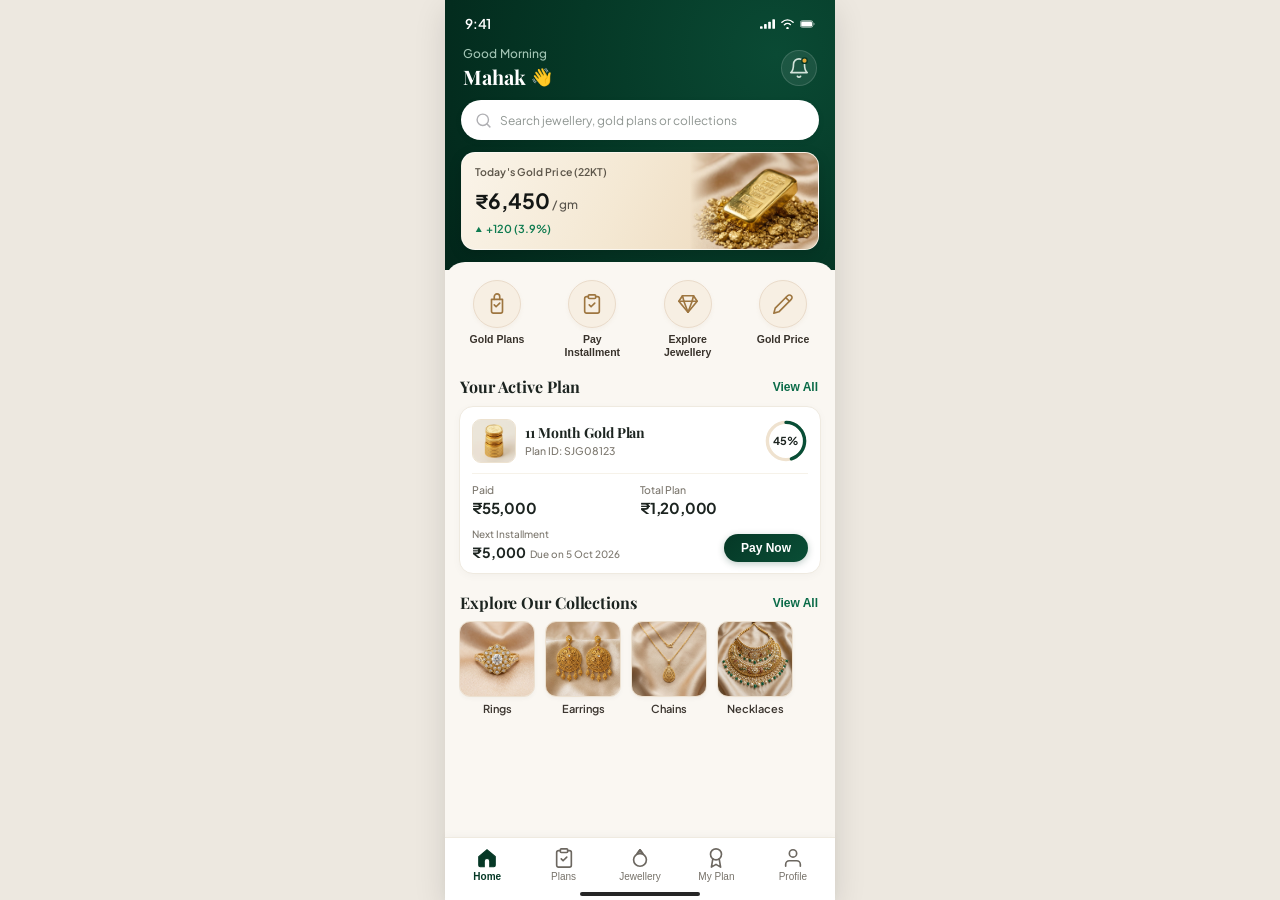
==== index.html @ 0902250b "ad" ====
<!DOCTYPE html>
<html lang="en">
<head>
  <meta charset="UTF-8">
  <meta name="viewport" content="width=device-width, initial-scale=1.0, maximum-scale=1.0, user-scalable=no">
  <title>Mahak - Jewellery & Gold Kitty Savings</title>
  <meta name="description" content="Manage your gold savings plans, view live gold rates, and explore fine jewellery collections.">
  
  <!-- Google Fonts: Playfair Display & Plus Jakarta Sans -->
  <link rel="preconnect" href="https://fonts.googleapis.com">
  <link rel="preconnect" href="https://fonts.gstatic.com" crossorigin>
  <link href="https://fonts.googleapis.com/css2?family=Playfair+Display:ital,wght@0,600;0,700;1,600&family=Plus+Jakarta+Sans:wght@400;500;600;700&display=swap" rel="stylesheet">
  
  <link rel="stylesheet" href="css/style.css">
</head>
<body>
  <!-- Mobile Device Outer Shell (Centered on desktop, full-width on mobile) -->
  <div class="mobile-viewport">
    
    <!-- iOS / Mobile Status Bar & Emerald Header -->
    <header class="app-header">
      <div class="status-bar" id="statusBar">
        <div class="status-time">9:41</div>
        <div class="status-icons">
          <!-- Cellular Signal -->
          <svg class="status-icon" viewBox="0 0 17 11" fill="currentColor">
            <rect x="0" y="8" width="3" height="3" rx="0.8" />
            <rect x="4.6" y="5.5" width="3" height="5.5" rx="0.8" />
            <rect x="9.3" y="3" width="3" height="8" rx="0.8" />
            <rect x="14" y="0" width="3" height="11" rx="0.8" />
          </svg>
          <!-- Wifi -->
          <svg class="status-icon" viewBox="0 0 16 12" fill="currentColor">
            <path d="M8 9.5a1.5 1.5 0 100 3 1.5 1.5 0 000-3zM4.9 7.4a4.4 4.4 0 016.2 0 .8.8 0 001.1-1.1 5.9 5.9 0 00-8.4 0 .8.8 0 101.1 1.1zm-3-3a8.6 8.6 0 0112.2 0 .8.8 0 101.1-1.1 10.1 10.1 0 00-14.4 0 .8.8 0 101.1 1.1z" />
          </svg>
          <!-- Battery -->
          <svg class="status-icon" viewBox="0 0 25 12" fill="currentColor">
            <rect x="0.5" y="0.5" width="21" height="11" rx="3.5" fill="none" stroke="currentColor" stroke-width="1" />
            <rect x="2" y="2" width="18" height="8" rx="2" fill="currentColor" />
            <path d="M23 4v4c.6-.3 1-1 1-2s-.4-1.7-1-2z" />
          </svg>
        </div>
      </div>

      <!-- Top Greeting Row -->
      <div class="greeting-row">
        <div class="greeting-content">
          <p class="greeting-sub">Good Morning</p>
          <h1 class="greeting-title">Mahak <span class="wave-emoji">👋</span></h1>
        </div>
        <button class="notification-btn" id="notificationBtn" aria-label="Notifications" type="button">
          <img src="assets/icons/bell.svg" alt="Notifications" width="22" height="22">
        </button>
      </div>

      <!-- Search Bar -->
      <div class="search-container" id="searchContainer">
        <div class="search-box">
          <img src="assets/icons/search.svg" alt="Search" class="search-icon" width="17" height="17">
          <input type="text" id="searchInput" placeholder="Search jewellery, gold plans or collections" autocomplete="off" spellcheck="false">
        </div>
      </div>

      <!-- Today's Gold Price Card -->
      <section class="gold-rate-card" id="goldRateCard" tabindex="0" role="button" aria-label="Today's Gold Price 22KT 6450 per gram">
        <div class="gold-card-details">
          <span class="gold-card-label">Today's Gold Price (22KT)</span>
          <div class="gold-price-line">
            <span class="gold-currency">₹</span><span class="gold-price-amount">6,450</span>
            <span class="gold-unit"> / gm</span>
          </div>
          <div class="gold-trend-badge">
            <svg class="trend-arrow" viewBox="0 0 10 10" fill="currentColor">
              <polygon points="5,1 9,8 1,8" />
            </svg>
            <span class="trend-text">+120 (3.9%)</span>
          </div>
        </div>
        <div class="gold-card-visual">
          <img src="assets/images/gold-bar.jpg" alt="24KT Gold Bullion Bar with Gold Nuggets" class="gold-bar-img" loading="eager">
        </div>
      </section>
    </header>

    <!-- Main Content Container (Soft Ivory Background) -->
    <main class="app-body">
      
      <!-- Quick Action Icons Row -->
      <nav class="quick-actions" aria-label="Quick Actions">
        <button class="action-item" id="actionGoldPlans" type="button" onclick="window.location.href='goldPlan.html'">
          <div class="action-icon-circle">
            <img src="assets/icons/gold-plans.svg" alt="Gold Plans Icon" width="22" height="22">
          </div>
          <span class="action-label">Gold Plans</span>
        </button>

        <button class="action-item" id="actionPayInstallment" type="button">
          <div class="action-icon-circle">
            <img src="assets/icons/pay-installment.svg" alt="Pay Installment Icon" width="22" height="22">
          </div>
          <span class="action-label">Pay<br>Installment</span>
        </button>

        <button class="action-item" id="actionExploreJewellery" type="button">
          <div class="action-icon-circle">
            <img src="assets/icons/explore-jewellery.svg" alt="Explore Jewellery Icon" width="22" height="22">
          </div>
          <span class="action-label">Explore<br>Jewellery</span>
        </button>

        <button class="action-item" id="actionGoldPrice" type="button">
          <div class="action-icon-circle">
            <img src="assets/icons/gold-price.svg" alt="Gold Price Icon" width="22" height="22">
          </div>
          <span class="action-label">Gold Price</span>
        </button>
      </nav>

      <!-- Active Plan Section -->
      <section class="section-container active-plan-section" aria-labelledby="activePlanHeading">
        <div class="section-header">
          <h2 class="section-title" id="activePlanHeading">Your Active Plan</h2>
          <button class="view-all-btn" id="viewAllPlansBtn" type="button">View All</button>
        </div>

        <div class="plan-card" id="planCard">
          <!-- Top Row: Thumbnail + Title + Circular Progress -->
          <div class="plan-card-top">
            <div class="plan-thumb-wrapper">
              <img src="assets/images/gold-coins.jpg" alt="Gold Savings Plan Coins" class="plan-thumb-img">
            </div>
            
            <div class="plan-info">
              <h3 class="plan-name">11 Month Gold Plan</h3>
              <p class="plan-id">Plan ID: SJG08123</p>
            </div>

            <div class="progress-ring-container" aria-label="Plan completion 45%">
              <svg class="progress-ring" viewBox="0 0 52 52">
                <!-- Background Track -->
                <circle class="progress-ring-bg" cx="26" cy="26" r="22" />
                <!-- Foreground Active Arc -->
                <circle class="progress-ring-fill" cx="26" cy="26" r="22" />
              </svg>
              <div class="progress-text">45%</div>
            </div>
          </div>

          <!-- Middle Row: Paid vs Total Plan -->
          <div class="plan-card-metrics">
            <div class="metric-item">
              <span class="metric-label">Paid</span>
              <span class="metric-value">₹55,000</span>
            </div>
            <div class="metric-item">
              <span class="metric-label">Total Plan</span>
              <span class="metric-value">₹1,20,000</span>
            </div>
          </div>

          <!-- Bottom Row: Next Installment & Pay Now Button -->
          <div class="plan-card-bottom">
            <div class="installment-info">
              <span class="installment-label">Next Installment</span>
              <div class="installment-details">
                <span class="installment-amount">₹5,000</span>
                <span class="installment-due">Due on 5 Oct 2026</span>
              </div>
            </div>
            <button class="pay-now-btn" id="payNowBtn" type="button" onclick="window.location.href='payment.html'">Pay Now</button>
          </div>
        </div>
      </section>

      <!-- Explore Our Collections Section -->
      <section class="section-container collections-section" aria-labelledby="collectionsHeading">
        <div class="section-header">
          <h2 class="section-title" id="collectionsHeading">Explore Our Collections</h2>
          <button class="view-all-btn" id="viewAllCollectionsBtn" type="button">View All</button>
        </div>

        <div class="collections-carousel" id="collectionsCarousel">
          <!-- Rings -->
          <div class="collection-item" id="catRings" role="button" tabindex="0">
            <div class="collection-image-wrapper">
              <img src="assets/images/ring.jpg" alt="Rings Collection" class="collection-img" loading="lazy">
            </div>
            <span class="collection-label">Rings</span>
          </div>

          <!-- Earrings -->
          <div class="collection-item" id="catEarrings" role="button" tabindex="0">
            <div class="collection-image-wrapper">
              <img src="assets/images/earrings.jpg" alt="Earrings Collection" class="collection-img" loading="lazy">
            </div>
            <span class="collection-label">Earrings</span>
          </div>

          <!-- Chains -->
          <div class="collection-item" id="catChains" role="button" tabindex="0">
            <div class="collection-image-wrapper">
              <img src="assets/images/chain.jpg" alt="Chains Collection" class="collection-img" loading="lazy">
            </div>
            <span class="collection-label">Chains</span>
          </div>

          <!-- Necklaces -->
          <div class="collection-item" id="catNecklaces" role="button" tabindex="0">
            <div class="collection-image-wrapper">
              <img src="assets/images/necklace.jpg" alt="Necklaces Collection" class="collection-img" loading="lazy">
            </div>
            <span class="collection-label">Necklaces</span>
          </div>
        </div>
      </section>

    </main>

    <!-- Bottom Navigation Bar -->
    <nav class="bottom-nav" id="bottomNav" aria-label="Main Navigation">
      <div class="nav-items-wrapper">
        <button class="nav-item active" id="navHome" type="button" aria-selected="true">
          <div class="nav-icon-container">
            <img src="assets/icons/home-active.svg" alt="Home" width="22" height="22">
          </div>
          <span class="nav-label">Home</span>
        </button>

        <button class="nav-item" id="navPlans" type="button" aria-selected="false">
          <div class="nav-icon-container">
            <img src="assets/icons/plans-nav.svg" alt="Plans" width="22" height="22">
          </div>
          <span class="nav-label">Plans</span>
        </button>

        <button class="nav-item" id="navJewellery" type="button" aria-selected="false">
          <div class="nav-icon-container">
            <img src="assets/icons/jewellery-nav.svg" alt="Jewellery" width="22" height="22">
          </div>
          <span class="nav-label">Jewellery</span>
        </button>

        <button class="nav-item" id="navMyPlan" type="button" aria-selected="false" onclick="window.location.href='scheme.html'">
          <div class="nav-icon-container">
            <img src="assets/icons/my-plan-nav.svg" alt="My Plan" width="22" height="22">
          </div>
          <span class="nav-label">My Plan</span>
        </button>

        <button class="nav-item" id="navProfile" type="button" aria-selected="false">
          <div class="nav-icon-container">
            <img src="assets/icons/profile-nav.svg" alt="Profile" width="22" height="22">
          </div>
          <span class="nav-label">Profile</span>
        </button>
      </div>

      <!-- iOS Home Bar Indicator -->
      <div class="home-indicator"></div>
    </nav>

    <!-- Toast Notification for Interactions -->
    <div class="app-toast" id="appToast" role="status" aria-live="polite"></div>

  </div>

  <script src="js/script.js"></script>
</body>
</html>
---- css/style.css ----
/* ==========================================================================
   1. GLOBAL RESETS & DESIGN TOKENS
   ========================================================================== */
:root {
  /* Luxury Emerald Theme */
  --color-emerald-deep: #022318;
  --color-emerald-base: #053826;
  --color-emerald-light: #07432E;
  --color-emerald-accent: #0A6B48;
  --color-emerald-trend: #0E7B50;
  
  /* Luxury Gold & Warm Accents */
  --color-gold-icon: #9A7342;
  --color-gold-border: #EADBCA;
  --color-gold-bg-circle: #F7EFE3;
  --color-gold-badge: #E6A838;
  
  /* Cream, Ivory & Surfaces */
  --color-bg-canvas: #121514;
  --color-bg-mobile: #FAF7F2;
  --color-card-white: #FFFFFF;
  --color-border-subtle: #EFEAE0;
  
  /* Typography Colors */
  --color-text-header: #FFFFFF;
  --color-text-header-sub: #A3C5B5;
  --color-text-primary: #1C2420;
  --color-text-secondary: #7D786F;
  --color-text-placeholder: #8E9591;
  
  /* Fonts */
  --font-serif: 'Playfair Display', Georgia, serif;
  --font-sans: 'Plus Jakarta Sans', -apple-system, BlinkMacSystemFont, 'Segoe UI', Roboto, sans-serif;
  
  --transition-fast: 0.15s ease;
}

*, *::before, *::after {
  box-sizing: border-box;
  margin: 0;
  padding: 0;
  -webkit-tap-highlight-color: transparent;
}

html, body {
  width: 100%;
  min-height: 100%;
  margin: 0;
  padding: 0;
  background-color: #EDE8E0;
  font-family: var(--font-sans);
  color: var(--color-text-primary);
  line-height: 1.35;
  -webkit-font-smoothing: antialiased;
  -moz-osx-font-smoothing: grayscale;
}

/* ==========================================================================
   2. MOBILE VIEWPORT CONTAINER
   ========================================================================== */
.mobile-viewport {
  width: 100%;
  max-width: 390px;
  min-height: 100vh;
  margin: 0 auto;
  background-color: var(--color-bg-mobile);
  position: relative;
  overflow-x: hidden;
  box-shadow: 0 10px 30px rgba(0, 0, 0, 0.12);
}

/* ==========================================================================
   3. APP HEADER (EMERALD GREEN LUXURY SECTION)
   ========================================================================== */
.app-header {
  background: radial-gradient(circle at 85% 20%, #0A4A34 0%, #053826 50%, #02261A 100%);
  padding: 0 16px 20px 16px;
  position: relative;
}

/* iOS Status Bar */
.status-bar {
  height: 40px;
  display: flex;
  justify-content: space-between;
  align-items: center;
  padding: 8px 4px 0 4px;
  color: #FFFFFF;
}

.status-time {
  font-size: 13.5px;
  font-weight: 600;
  letter-spacing: -0.2px;
}

.status-icons {
  display: flex;
  align-items: center;
  gap: 5px;
}

.status-icon {
  width: 15px;
  height: 10px;
}

/* Greeting Row */
.greeting-row {
  display: flex;
  justify-content: space-between;
  align-items: center;
  padding: 6px 2px 10px 2px;
}

.greeting-content {
  display: flex;
  flex-direction: column;
}

.greeting-sub {
  font-size: 12px;
  font-weight: 500;
  color: var(--color-text-header-sub);
  letter-spacing: 0.1px;
}

.greeting-title {
  font-family: var(--font-serif);
  font-size: 20px;
  font-weight: 700;
  color: var(--color-text-header);
  display: flex;
  align-items: center;
  gap: 5px;
  margin-top: 1px;
}

.wave-emoji {
  font-size: 17px;
  display: inline-block;
  transform-origin: 70% 70%;
  animation: subtleWave 2.5s infinite ease-in-out;
}

@keyframes subtleWave {
  0%, 100% { transform: rotate(0deg); }
  20%, 60% { transform: rotate(12deg); }
  40%, 80% { transform: rotate(-8deg); }
}

.notification-btn {
  width: 36px;
  height: 36px;
  border-radius: 50%;
  background: rgba(255, 255, 255, 0.08);
  border: 1px solid rgba(255, 255, 255, 0.14);
  display: flex;
  align-items: center;
  justify-content: center;
  cursor: pointer;
  transition: transform var(--transition-fast), background var(--transition-fast);
}

.notification-btn:active {
  transform: scale(0.92);
  background: rgba(255, 255, 255, 0.16);
}

/* Search Bar */
.search-container {
  padding: 0 0 12px 0;
}

.search-box {
  height: 40px;
  background-color: #FFFFFF;
  border-radius: 20px;
  display: flex;
  align-items: center;
  padding: 0 14px;
  box-shadow: 0 2px 6px rgba(0, 0, 0, 0.08);
}

.search-icon {
  flex-shrink: 0;
  opacity: 0.7;
}

.search-box input {
  width: 100%;
  border: none;
  outline: none;
  background: transparent;
  margin-left: 8px;
  font-size: 12px;
  font-family: var(--font-sans);
  color: var(--color-text-primary);
}

.search-box input::placeholder {
  color: var(--color-text-placeholder);
  font-weight: 400;
}

/* ==========================================================================
   4. GOLD RATE CARD
   ========================================================================== */
.gold-rate-card {
  border-radius: 14px;
  background: linear-gradient(115deg, #FAF4E9 0%, #F4E8D3 45%, #EBD5B6 100%);
  box-shadow: 0 4px 14px rgba(0, 0, 0, 0.14);
  display: flex;
  position: relative;
  overflow: hidden;
  height: 98px;
  border: 1px solid rgba(255, 255, 255, 0.6);
  cursor: pointer;
  transition: transform var(--transition-fast);
}

.gold-rate-card:active {
  transform: scale(0.985);
}

.gold-card-details {
  flex: 1;
  padding: 12px 0 12px 13px;
  display: flex;
  flex-direction: column;
  justify-content: space-between;
  z-index: 2;
}

.gold-card-label {
  font-size: 10.5px;
  font-weight: 600;
  color: #5C5549;
  letter-spacing: 0.1px;
}

.gold-price-line {
  display: flex;
  align-items: baseline;
  margin-top: 1px;
}

.gold-currency {
  font-size: 19px;
  font-weight: 700;
  color: #141715;
}

.gold-price-amount {
  font-size: 21px;
  font-weight: 700;
  color: #141715;
  letter-spacing: -0.3px;
}

.gold-unit {
  font-size: 12px;
  font-weight: 500;
  color: #58534B;
  margin-left: 2px;
}

.gold-trend-badge {
  display: inline-flex;
  align-items: center;
  gap: 3px;
  color: var(--color-emerald-trend);
  font-size: 11px;
  font-weight: 600;
}

.trend-arrow {
  width: 7.5px;
  height: 7.5px;
  fill: currentColor;
}

.gold-card-visual {
  width: 128px;
  height: 100%;
  position: relative;
  overflow: hidden;
  flex-shrink: 0;
}

.gold-bar-img {
  width: 100%;
  height: 100%;
  object-fit: cover;
  object-position: center 30%;
  mask-image: linear-gradient(to right, transparent 0%, black 22%);
  -webkit-mask-image: linear-gradient(to right, transparent 0%, black 22%);
}

/* ==========================================================================
   5. APP BODY & QUICK ACTIONS
   ========================================================================== */
.app-body {
  background-color: var(--color-bg-mobile);
  border-radius: 20px 20px 0 0;
  margin-top: -8px;
  position: relative;
  z-index: 5;
  padding: 18px 14px 84px 14px;
}

.quick-actions {
  display: flex;
  justify-content: space-between;
  padding: 0 2px;
}

.action-item {
  width: 72px;
  display: flex;
  flex-direction: column;
  align-items: center;
  background: none;
  border: none;
  padding: 0;
  cursor: pointer;
}

.action-icon-circle {
  width: 48px;
  height: 48px;
  border-radius: 50%;
  background: var(--color-gold-bg-circle);
  border: 1px solid var(--color-gold-border);
  box-shadow: 0 2px 4px rgba(180, 150, 110, 0.08);
  display: flex;
  align-items: center;
  justify-content: center;
  transition: transform var(--transition-fast), box-shadow var(--transition-fast);
}

.action-item:active .action-icon-circle {
  transform: scale(0.92);
  box-shadow: 0 1px 2px rgba(180, 150, 110, 0.12);
}

.action-label {
  font-size: 10.5px;
  font-weight: 600;
  color: #38322B;
  line-height: 1.2;
  margin-top: 5px;
  text-align: center;
}

/* ==========================================================================
   6. SECTION HEADINGS
   ========================================================================== */
.section-container {
  margin-top: 18px;
}

.section-header {
  display: flex;
  justify-content: space-between;
  align-items: center;
  padding: 0 1px;
  margin-bottom: 8px;
}

.section-title {
  font-family: var(--font-serif);
  font-size: 16px;
  font-weight: 700;
  color: var(--color-text-primary);
  letter-spacing: -0.1px;
}

.view-all-btn {
  background: none;
  border: none;
  font-size: 12px;
  font-weight: 600;
  color: var(--color-emerald-accent);
  cursor: pointer;
  padding: 2px 2px;
  transition: opacity var(--transition-fast);
}

.view-all-btn:active {
  opacity: 0.6;
}

/* ==========================================================================
   7. ACTIVE PLAN SECTION
   ========================================================================== */
.plan-card {
  background-color: var(--color-card-white);
  border-radius: 14px;
  border: 1px solid var(--color-border-subtle);
  box-shadow: 0 2px 8px rgba(0, 0, 0, 0.03);
  padding: 12px 12px 11px 12px;
}

.plan-card-top {
  display: flex;
  align-items: center;
}

.plan-thumb-wrapper {
  width: 44px;
  height: 44px;
  border-radius: 9px;
  background-color: #FAF4EB;
  border: 1px solid #EDE2D0;
  overflow: hidden;
  flex-shrink: 0;
  display: flex;
  align-items: center;
  justify-content: center;
}

.plan-thumb-img {
  width: 100%;
  height: 100%;
  object-fit: contain;
  transform: scale(1.08);
}

.plan-info {
  flex: 1;
  margin-left: 9px;
}

.plan-name {
  font-family: var(--font-serif);
  font-size: 14px;
  font-weight: 700;
  color: var(--color-text-primary);
  letter-spacing: -0.1px;
}

.plan-id {
  font-size: 10.5px;
  font-weight: 500;
  color: var(--color-text-secondary);
  margin-top: 1px;
}

/* Circular Progress Indicator */
.progress-ring-container {
  position: relative;
  width: 44px;
  height: 44px;
  display: flex;
  align-items: center;
  justify-content: center;
  flex-shrink: 0;
}

.progress-ring {
  width: 44px;
  height: 44px;
  transform: rotate(-90deg);
}

.progress-ring-bg {
  fill: none;
  stroke: #EFE2CF;
  stroke-width: 4;
}

.progress-ring-fill {
  fill: none;
  stroke: #084E37;
  stroke-width: 4;
  stroke-linecap: round;
  stroke-dasharray: 138.2;
  stroke-dashoffset: 76.0;
  transition: stroke-dashoffset 0.8s ease-out;
}

.progress-text {
  position: absolute;
  font-size: 11px;
  font-weight: 700;
  color: var(--color-text-primary);
}

/* Plan Metrics Row */
.plan-card-metrics {
  margin-top: 10px;
  padding-top: 9px;
  border-top: 1px solid #F6F2E9;
  display: flex;
  justify-content: space-between;
}

.metric-item {
  flex: 1;
  display: flex;
  flex-direction: column;
}

.metric-label {
  font-size: 10.5px;
  font-weight: 500;
  color: var(--color-text-secondary);
}

.metric-value {
  font-size: 15px;
  font-weight: 700;
  color: var(--color-text-primary);
  margin-top: 1px;
  letter-spacing: -0.2px;
}

/* Plan Bottom Row */
.plan-card-bottom {
  margin-top: 10px;
  display: flex;
  justify-content: space-between;
  align-items: flex-end;
}

.installment-info {
  display: flex;
  flex-direction: column;
}

.installment-label {
  font-size: 10px;
  font-weight: 500;
  color: var(--color-text-secondary);
}

.installment-details {
  display: flex;
  align-items: baseline;
  gap: 4px;
  margin-top: 1px;
}

.installment-amount {
  font-size: 14px;
  font-weight: 700;
  color: var(--color-text-primary);
}

.installment-due {
  font-size: 10px;
  font-weight: 500;
  color: var(--color-text-secondary);
}

.pay-now-btn {
  background: linear-gradient(135deg, #053826 0%, #0A4E36 100%);
  color: #FFFFFF;
  font-size: 12px;
  font-weight: 600;
  padding: 7px 17px;
  border-radius: 18px;
  border: none;
  box-shadow: 0 2px 7px rgba(5, 56, 38, 0.25);
  cursor: pointer;
  transition: transform var(--transition-fast), box-shadow var(--transition-fast);
}

.pay-now-btn:active {
  transform: scale(0.94);
  box-shadow: 0 1px 3px rgba(5, 56, 38, 0.3);
}

/* ==========================================================================
   8. EXPLORE OUR COLLECTIONS
   ========================================================================== */
.collections-carousel {
  display: flex;
  gap: 10px;
  overflow-x: auto;
  padding-bottom: 3px;
  scrollbar-width: none;
  -webkit-overflow-scrolling: touch;
}

.collections-carousel::-webkit-scrollbar {
  display: none;
}

.collection-item {
  flex-shrink: 0;
  width: 76px;
  display: flex;
  flex-direction: column;
  align-items: center;
  cursor: pointer;
}

.collection-image-wrapper {
  width: 76px;
  height: 76px;
  border-radius: 11px;
  background-color: #F8EFE3;
  border: 1px solid #ECE1D1;
  box-shadow: 0 2px 4px rgba(0, 0, 0, 0.03);
  overflow: hidden;
  transition: transform var(--transition-fast);
}

.collection-item:active .collection-image-wrapper {
  transform: scale(0.94);
}

.collection-img {
  width: 100%;
  height: 100%;
  object-fit: cover;
}

.collection-label {
  font-size: 11px;
  font-weight: 600;
  color: #3C3630;
  text-align: center;
  margin-top: 5px;
}

/* ==========================================================================
   9. BOTTOM NAVIGATION
   ========================================================================== */
.bottom-nav {
  position: fixed;
  bottom: 0;
  left: 50%;
  transform: translateX(-50%);
  width: 100%;
  max-width: 390px;
  background-color: #FFFFFF;
  border-top: 1px solid var(--color-border-subtle);
  box-shadow: 0 -2px 8px rgba(0, 0, 0, 0.03);
  z-index: 100;
}

.nav-items-wrapper {
  display: flex;
  justify-content: space-around;
  align-items: center;
  height: 52px;
  padding: 0 4px;
}

.nav-item {
  flex: 1;
  display: flex;
  flex-direction: column;
  align-items: center;
  justify-content: center;
  background: none;
  border: none;
  padding: 0;
  cursor: pointer;
  transition: transform var(--transition-fast);
}

.nav-item:active {
  transform: scale(0.92);
}

.nav-icon-container {
  width: 22px;
  height: 22px;
  display: flex;
  align-items: center;
  justify-content: center;
}

.nav-label {
  font-size: 10px;
  font-weight: 500;
  color: #77726A;
  margin-top: 2px;
}

.nav-item.active .nav-label {
  color: var(--color-emerald-base);
  font-weight: 700;
}

/* iOS Home Indicator Bar */
.home-indicator {
  width: 120px;
  height: 4px;
  border-radius: 2px;
  background-color: #000000;
  margin: 2px auto 4px auto;
  opacity: 0.85;
}

/* ==========================================================================
   10. INTERACTION TOAST
   ========================================================================== */
.app-toast {
  position: fixed;
  bottom: 78px;
  left: 50%;
  transform: translateX(-50%) translateY(20px);
  background: rgba(18, 25, 22, 0.92);
  color: #FFFFFF;
  font-size: 11.5px;
  font-weight: 500;
  padding: 7px 15px;
  border-radius: 18px;
  box-shadow: 0 4px 12px rgba(0, 0, 0, 0.2);
  opacity: 0;
  pointer-events: none;
  transition: opacity 0.25s ease, transform 0.25s ease;
  z-index: 200;
  max-width: 85%;
  text-align: center;
}

.app-toast.show {
  opacity: 1;
  transform: translateX(-50%) translateY(0);
}

/* ==========================================================================
   11. RESPONSIVE BREAKPOINTS
   ========================================================================== */
@media (max-width: 380px) {
  body {
    background-color: var(--color-bg-mobile);
  }
  
  .mobile-viewport {
    max-width: 100%;
    box-shadow: none;
  }

  .bottom-nav {
    max-width: 100%;
  }
}
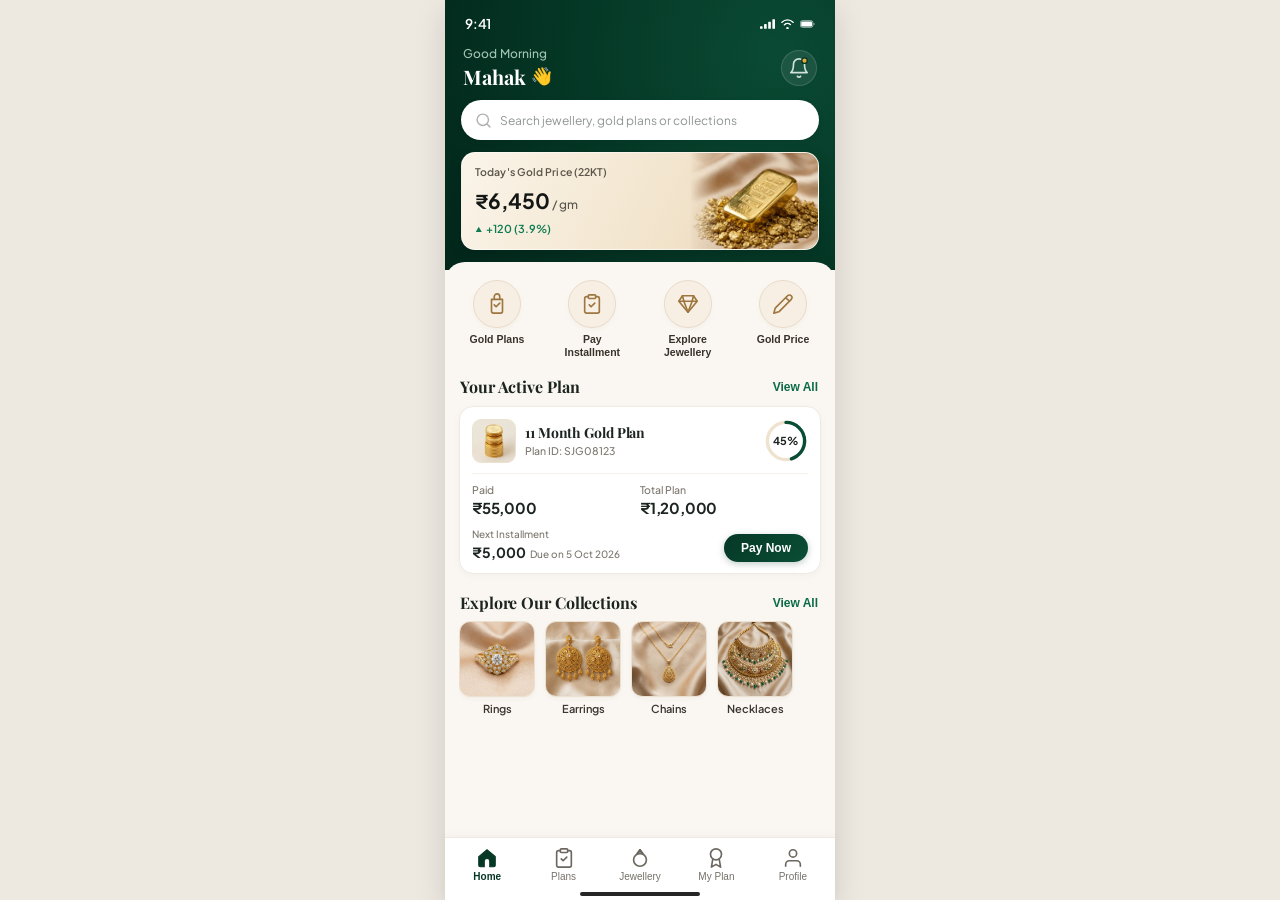
==== commit 824cbce8: "Fix image loading and emoji fonts, add .nojekyll for GitHub Pages" ====
--- a/index.html
+++ b/index.html
@@ -46,7 +46,7 @@
       <div class="greeting-row">
         <div class="greeting-content">
           <p class="greeting-sub">Good Morning</p>
-          <h1 class="greeting-title">Mahak <span class="wave-emoji">👋</span></h1>
+          <h1 class="greeting-title">Mahak <span class="wave-emoji" style="font-family: 'Apple Color Emoji', 'Segoe UI Emoji', 'Noto Color Emoji', sans-serif;">👋</span></h1>
         </div>
         <button class="notification-btn" id="notificationBtn" aria-label="Notifications" type="button">
           <img src="assets/icons/bell.svg" alt="Notifications" width="22" height="22">
@@ -183,7 +183,7 @@
           <!-- Rings -->
           <div class="collection-item" id="catRings" role="button" tabindex="0">
             <div class="collection-image-wrapper">
-              <img src="assets/images/ring.jpg" alt="Rings Collection" class="collection-img" loading="lazy">
+              <img src="assets/images/ring.jpg" alt="Rings Collection" class="collection-img" loading="eager">
             </div>
             <span class="collection-label">Rings</span>
           </div>
@@ -191,7 +191,7 @@
           <!-- Earrings -->
           <div class="collection-item" id="catEarrings" role="button" tabindex="0">
             <div class="collection-image-wrapper">
-              <img src="assets/images/earrings.jpg" alt="Earrings Collection" class="collection-img" loading="lazy">
+              <img src="assets/images/earrings.jpg" alt="Earrings Collection" class="collection-img" loading="eager">
             </div>
             <span class="collection-label">Earrings</span>
           </div>
@@ -199,7 +199,7 @@
           <!-- Chains -->
           <div class="collection-item" id="catChains" role="button" tabindex="0">
             <div class="collection-image-wrapper">
-              <img src="assets/images/chain.jpg" alt="Chains Collection" class="collection-img" loading="lazy">
+              <img src="assets/images/chain.jpg" alt="Chains Collection" class="collection-img" loading="eager">
             </div>
             <span class="collection-label">Chains</span>
           </div>
@@ -207,7 +207,7 @@
           <!-- Necklaces -->
           <div class="collection-item" id="catNecklaces" role="button" tabindex="0">
             <div class="collection-image-wrapper">
-              <img src="assets/images/necklace.jpg" alt="Necklaces Collection" class="collection-img" loading="lazy">
+              <img src="assets/images/necklace.jpg" alt="Necklaces Collection" class="collection-img" loading="eager">
             </div>
             <span class="collection-label">Necklaces</span>
           </div>
--- a/css/style.css
+++ b/css/style.css
@@ -137,6 +137,8 @@
 }
 
 .wave-emoji {
+  font-family: "Apple Color Emoji", "Segoe UI Emoji", "Noto Color Emoji", "Android Emoji", "Segoe UI Symbol", sans-serif;
+  font-style: normal;
   font-size: 17px;
   display: inline-block;
   transform-origin: 70% 70%;
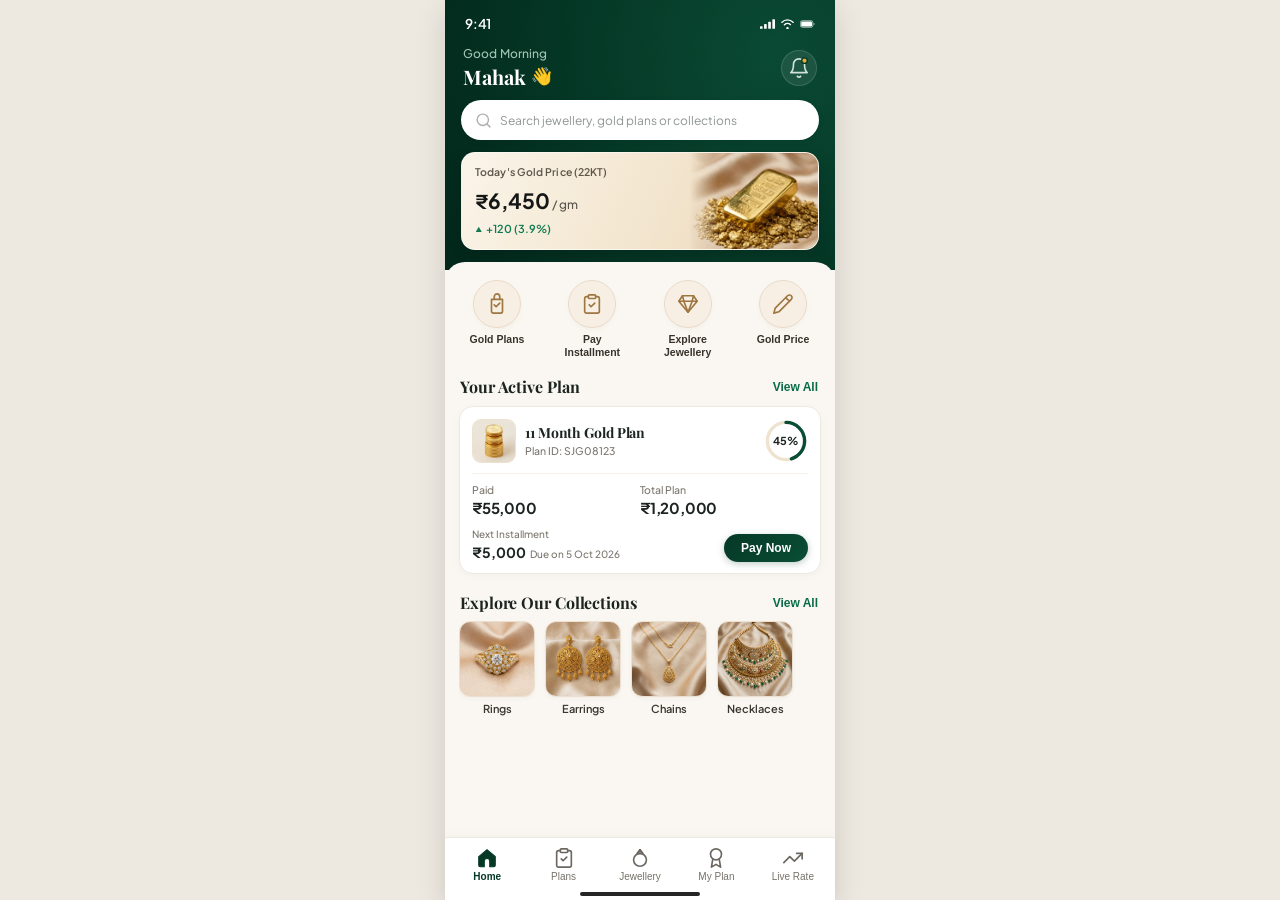
==== commit b8f5c627: "Replace Profile with Live Rate nav linking to liverate.html" ====
--- a/index.html
+++ b/index.html
@@ -108,7 +108,7 @@
           <span class="action-label">Explore<br>Jewellery</span>
         </button>
 
-        <button class="action-item" id="actionGoldPrice" type="button">
+        <button class="action-item" id="actionGoldPrice" type="button" onclick="window.location.href='liverate.html'">
           <div class="action-icon-circle">
             <img src="assets/icons/gold-price.svg" alt="Gold Price Icon" width="22" height="22">
           </div>
@@ -247,11 +247,11 @@
           <span class="nav-label">My Plan</span>
         </button>
 
-        <button class="nav-item" id="navProfile" type="button" aria-selected="false">
-          <div class="nav-icon-container">
-            <img src="assets/icons/profile-nav.svg" alt="Profile" width="22" height="22">
-          </div>
-          <span class="nav-label">Profile</span>
+        <button class="nav-item" id="navLiveRate" type="button" aria-selected="false" onclick="window.location.href='liverate.html'">
+          <div class="nav-icon-container">
+            <img src="assets/icons/liverate-nav.svg" alt="Live Rate" width="22" height="22">
+          </div>
+          <span class="nav-label">Live Rate</span>
         </button>
       </div>
 
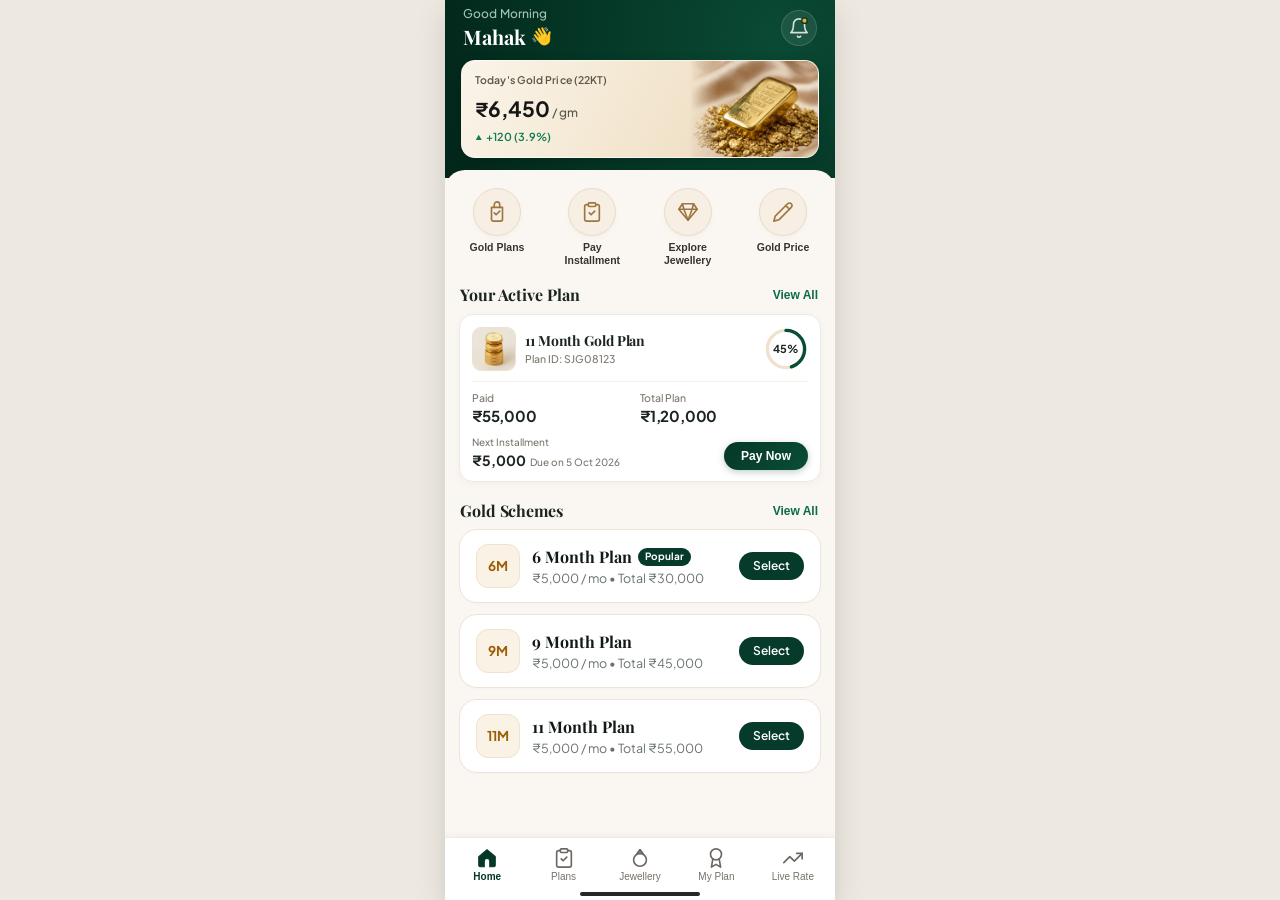
==== commit 17be4787: "Remove search bar, add minimal gold schemes on home page, and remove top status bar across all pages" ====
--- a/index.html
+++ b/index.html
@@ -17,31 +17,8 @@
   <!-- Mobile Device Outer Shell (Centered on desktop, full-width on mobile) -->
   <div class="mobile-viewport">
     
-    <!-- iOS / Mobile Status Bar & Emerald Header -->
+    <!-- Emerald Header -->
     <header class="app-header">
-      <div class="status-bar" id="statusBar">
-        <div class="status-time">9:41</div>
-        <div class="status-icons">
-          <!-- Cellular Signal -->
-          <svg class="status-icon" viewBox="0 0 17 11" fill="currentColor">
-            <rect x="0" y="8" width="3" height="3" rx="0.8" />
-            <rect x="4.6" y="5.5" width="3" height="5.5" rx="0.8" />
-            <rect x="9.3" y="3" width="3" height="8" rx="0.8" />
-            <rect x="14" y="0" width="3" height="11" rx="0.8" />
-          </svg>
-          <!-- Wifi -->
-          <svg class="status-icon" viewBox="0 0 16 12" fill="currentColor">
-            <path d="M8 9.5a1.5 1.5 0 100 3 1.5 1.5 0 000-3zM4.9 7.4a4.4 4.4 0 016.2 0 .8.8 0 001.1-1.1 5.9 5.9 0 00-8.4 0 .8.8 0 101.1 1.1zm-3-3a8.6 8.6 0 0112.2 0 .8.8 0 101.1-1.1 10.1 10.1 0 00-14.4 0 .8.8 0 101.1 1.1z" />
-          </svg>
-          <!-- Battery -->
-          <svg class="status-icon" viewBox="0 0 25 12" fill="currentColor">
-            <rect x="0.5" y="0.5" width="21" height="11" rx="3.5" fill="none" stroke="currentColor" stroke-width="1" />
-            <rect x="2" y="2" width="18" height="8" rx="2" fill="currentColor" />
-            <path d="M23 4v4c.6-.3 1-1 1-2s-.4-1.7-1-2z" />
-          </svg>
-        </div>
-      </div>
-
       <!-- Top Greeting Row -->
       <div class="greeting-row">
         <div class="greeting-content">
@@ -51,14 +28,6 @@
         <button class="notification-btn" id="notificationBtn" aria-label="Notifications" type="button">
           <img src="assets/icons/bell.svg" alt="Notifications" width="22" height="22">
         </button>
-      </div>
-
-      <!-- Search Bar -->
-      <div class="search-container" id="searchContainer">
-        <div class="search-box">
-          <img src="assets/icons/search.svg" alt="Search" class="search-icon" width="17" height="17">
-          <input type="text" id="searchInput" placeholder="Search jewellery, gold plans or collections" autocomplete="off" spellcheck="false">
-        </div>
       </div>
 
       <!-- Today's Gold Price Card -->
@@ -172,44 +141,57 @@
         </div>
       </section>
 
-      <!-- Explore Our Collections Section -->
-      <section class="section-container collections-section" aria-labelledby="collectionsHeading">
+      <!-- Gold Savings Schemes Section -->
+      <section class="section-container gold-schemes-section" aria-labelledby="schemesHeading">
         <div class="section-header">
-          <h2 class="section-title" id="collectionsHeading">Explore Our Collections</h2>
-          <button class="view-all-btn" id="viewAllCollectionsBtn" type="button">View All</button>
-        </div>
-
-        <div class="collections-carousel" id="collectionsCarousel">
-          <!-- Rings -->
-          <div class="collection-item" id="catRings" role="button" tabindex="0">
-            <div class="collection-image-wrapper">
-              <img src="assets/images/ring.jpg" alt="Rings Collection" class="collection-img" loading="eager">
-            </div>
-            <span class="collection-label">Rings</span>
-          </div>
-
-          <!-- Earrings -->
-          <div class="collection-item" id="catEarrings" role="button" tabindex="0">
-            <div class="collection-image-wrapper">
-              <img src="assets/images/earrings.jpg" alt="Earrings Collection" class="collection-img" loading="eager">
-            </div>
-            <span class="collection-label">Earrings</span>
-          </div>
-
-          <!-- Chains -->
-          <div class="collection-item" id="catChains" role="button" tabindex="0">
-            <div class="collection-image-wrapper">
-              <img src="assets/images/chain.jpg" alt="Chains Collection" class="collection-img" loading="eager">
-            </div>
-            <span class="collection-label">Chains</span>
-          </div>
-
-          <!-- Necklaces -->
-          <div class="collection-item" id="catNecklaces" role="button" tabindex="0">
-            <div class="collection-image-wrapper">
-              <img src="assets/images/necklace.jpg" alt="Necklaces Collection" class="collection-img" loading="eager">
-            </div>
-            <span class="collection-label">Necklaces</span>
+          <h2 class="section-title" id="schemesHeading">Gold Schemes</h2>
+          <button class="view-all-btn" onclick="window.location.href='goldPlan.html'" type="button">View All</button>
+        </div>
+
+        <div class="schemes-list" style="display: flex; flex-direction: column; gap: 11px;">
+          <!-- 6 Month Plan -->
+          <div class="scheme-card" onclick="window.location.href='goldPlan.html'" style="background: #ffffff; border: 1px solid #ECE4D8; border-radius: 18px; padding: 14px 16px; display: flex; align-items: center; justify-content: space-between; cursor: pointer; box-shadow: 0 1px 3px rgba(0,0,0,0.02); transition: transform 0.15s ease;" onmouseover="this.style.transform='translateY(-1px)'" onmouseout="this.style.transform='none'">
+            <div style="display: flex; align-items: center; gap: 12px;">
+              <div style="width: 44px; height: 44px; border-radius: 12px; background: #FAF2E5; border: 1px solid #EFE2CF; display: flex; align-items: center; justify-content: center; font-weight: 700; color: #9C5F05; font-size: 13.5px; shrink-0;">
+                6M
+              </div>
+              <div>
+                <div style="display: flex; align-items: center; gap: 6px;">
+                  <h3 style="font-family: 'Playfair Display', serif; font-size: 16px; font-weight: 700; color: #121A16; margin: 0;">6 Month Plan</h3>
+                  <span style="background: #063B2C; color: #fff; font-size: 10px; font-weight: 700; padding: 2px 7px; border-radius: 20px;">Popular</span>
+                </div>
+                <p style="font-size: 12.5px; color: #68726E; margin: 2px 0 0 0;">₹5,000 / mo • Total ₹30,000</p>
+              </div>
+            </div>
+            <span style="background: #063B2C; color: #ffffff; font-size: 12px; font-weight: 600; padding: 6px 14px; border-radius: 20px;">Select</span>
+          </div>
+
+          <!-- 9 Month Plan -->
+          <div class="scheme-card" onclick="window.location.href='goldPlan.html'" style="background: #ffffff; border: 1px solid #ECE4D8; border-radius: 18px; padding: 14px 16px; display: flex; align-items: center; justify-content: space-between; cursor: pointer; box-shadow: 0 1px 3px rgba(0,0,0,0.02); transition: transform 0.15s ease;" onmouseover="this.style.transform='translateY(-1px)'" onmouseout="this.style.transform='none'">
+            <div style="display: flex; align-items: center; gap: 12px;">
+              <div style="width: 44px; height: 44px; border-radius: 12px; background: #FAF2E5; border: 1px solid #EFE2CF; display: flex; align-items: center; justify-content: center; font-weight: 700; color: #9C5F05; font-size: 13.5px; shrink-0;">
+                9M
+              </div>
+              <div>
+                <h3 style="font-family: 'Playfair Display', serif; font-size: 16px; font-weight: 700; color: #121A16; margin: 0;">9 Month Plan</h3>
+                <p style="font-size: 12.5px; color: #68726E; margin: 2px 0 0 0;">₹5,000 / mo • Total ₹45,000</p>
+              </div>
+            </div>
+            <span style="background: #063B2C; color: #ffffff; font-size: 12px; font-weight: 600; padding: 6px 14px; border-radius: 20px;">Select</span>
+          </div>
+
+          <!-- 11 Month Plan -->
+          <div class="scheme-card" onclick="window.location.href='goldPlan.html'" style="background: #ffffff; border: 1px solid #ECE4D8; border-radius: 18px; padding: 14px 16px; display: flex; align-items: center; justify-content: space-between; cursor: pointer; box-shadow: 0 1px 3px rgba(0,0,0,0.02); transition: transform 0.15s ease;" onmouseover="this.style.transform='translateY(-1px)'" onmouseout="this.style.transform='none'">
+            <div style="display: flex; align-items: center; gap: 12px;">
+              <div style="width: 44px; height: 44px; border-radius: 12px; background: #FAF2E5; border: 1px solid #EFE2CF; display: flex; align-items: center; justify-content: center; font-weight: 700; color: #9C5F05; font-size: 13.5px; shrink-0;">
+                11M
+              </div>
+              <div>
+                <h3 style="font-family: 'Playfair Display', serif; font-size: 16px; font-weight: 700; color: #121A16; margin: 0;">11 Month Plan</h3>
+                <p style="font-size: 12.5px; color: #68726E; margin: 2px 0 0 0;">₹5,000 / mo • Total ₹55,000</p>
+              </div>
+            </div>
+            <span style="background: #063B2C; color: #ffffff; font-size: 12px; font-weight: 600; padding: 6px 14px; border-radius: 20px;">Select</span>
           </div>
         </div>
       </section>
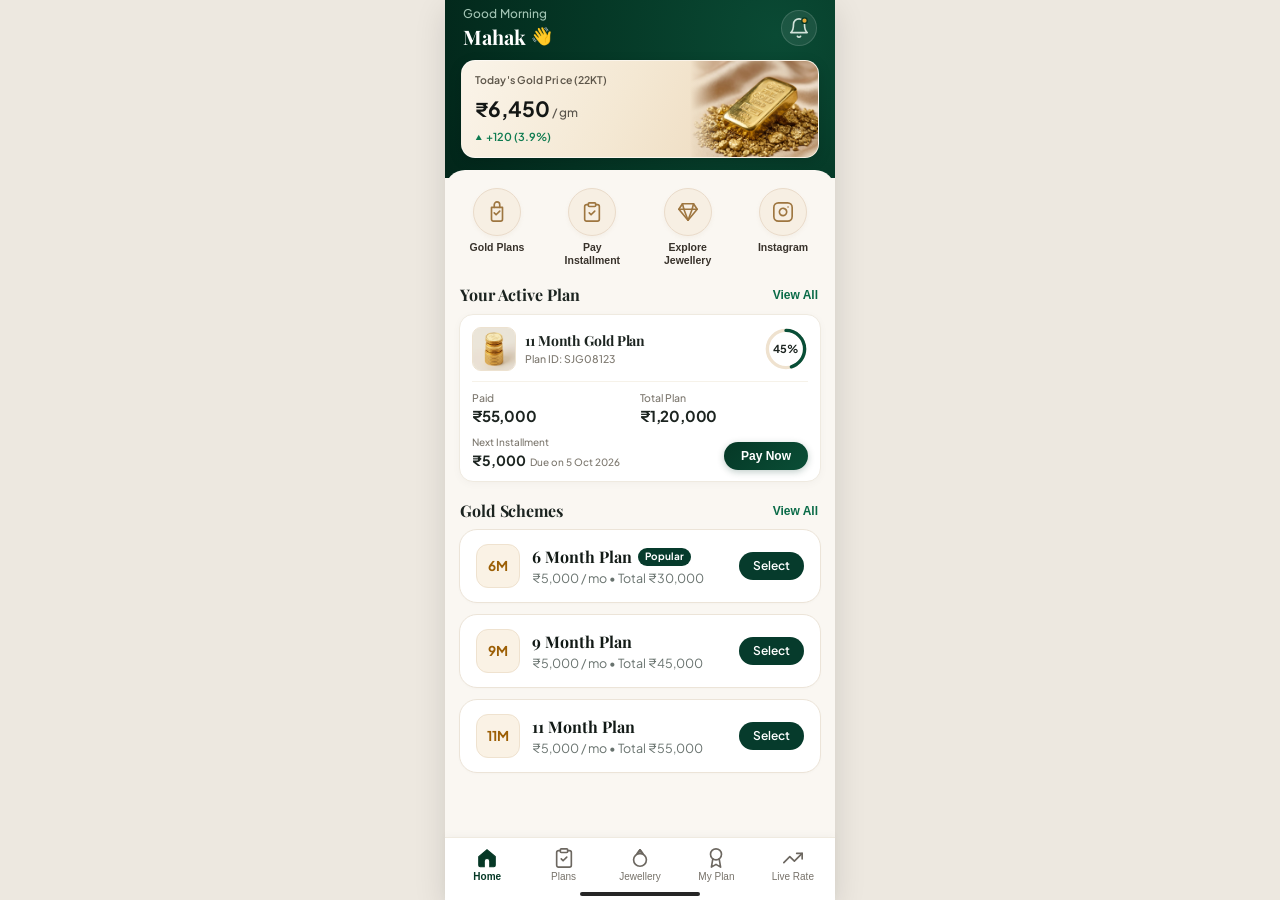
==== commit 7a42ad43: "Add instagram option below gold rate banner, ensure no status bar on plans page, and update nav link" ====
--- a/index.html
+++ b/index.html
@@ -77,11 +77,11 @@
           <span class="action-label">Explore<br>Jewellery</span>
         </button>
 
-        <button class="action-item" id="actionGoldPrice" type="button" onclick="window.location.href='liverate.html'">
-          <div class="action-icon-circle">
-            <img src="assets/icons/gold-price.svg" alt="Gold Price Icon" width="22" height="22">
-          </div>
-          <span class="action-label">Gold Price</span>
+        <button class="action-item" id="actionInstagram" type="button" onclick="window.open('https://instagram.com', '_blank')">
+          <div class="action-icon-circle">
+            <img src="assets/icons/instagram.svg" alt="Instagram Icon" width="22" height="22">
+          </div>
+          <span class="action-label">Instagram</span>
         </button>
       </nav>
 
@@ -208,7 +208,7 @@
           <span class="nav-label">Home</span>
         </button>
 
-        <button class="nav-item" id="navPlans" type="button" aria-selected="false">
+        <button class="nav-item" id="navPlans" type="button" aria-selected="false" onclick="window.location.href='goldPlan.html'">
           <div class="nav-icon-container">
             <img src="assets/icons/plans-nav.svg" alt="Plans" width="22" height="22">
           </div>
